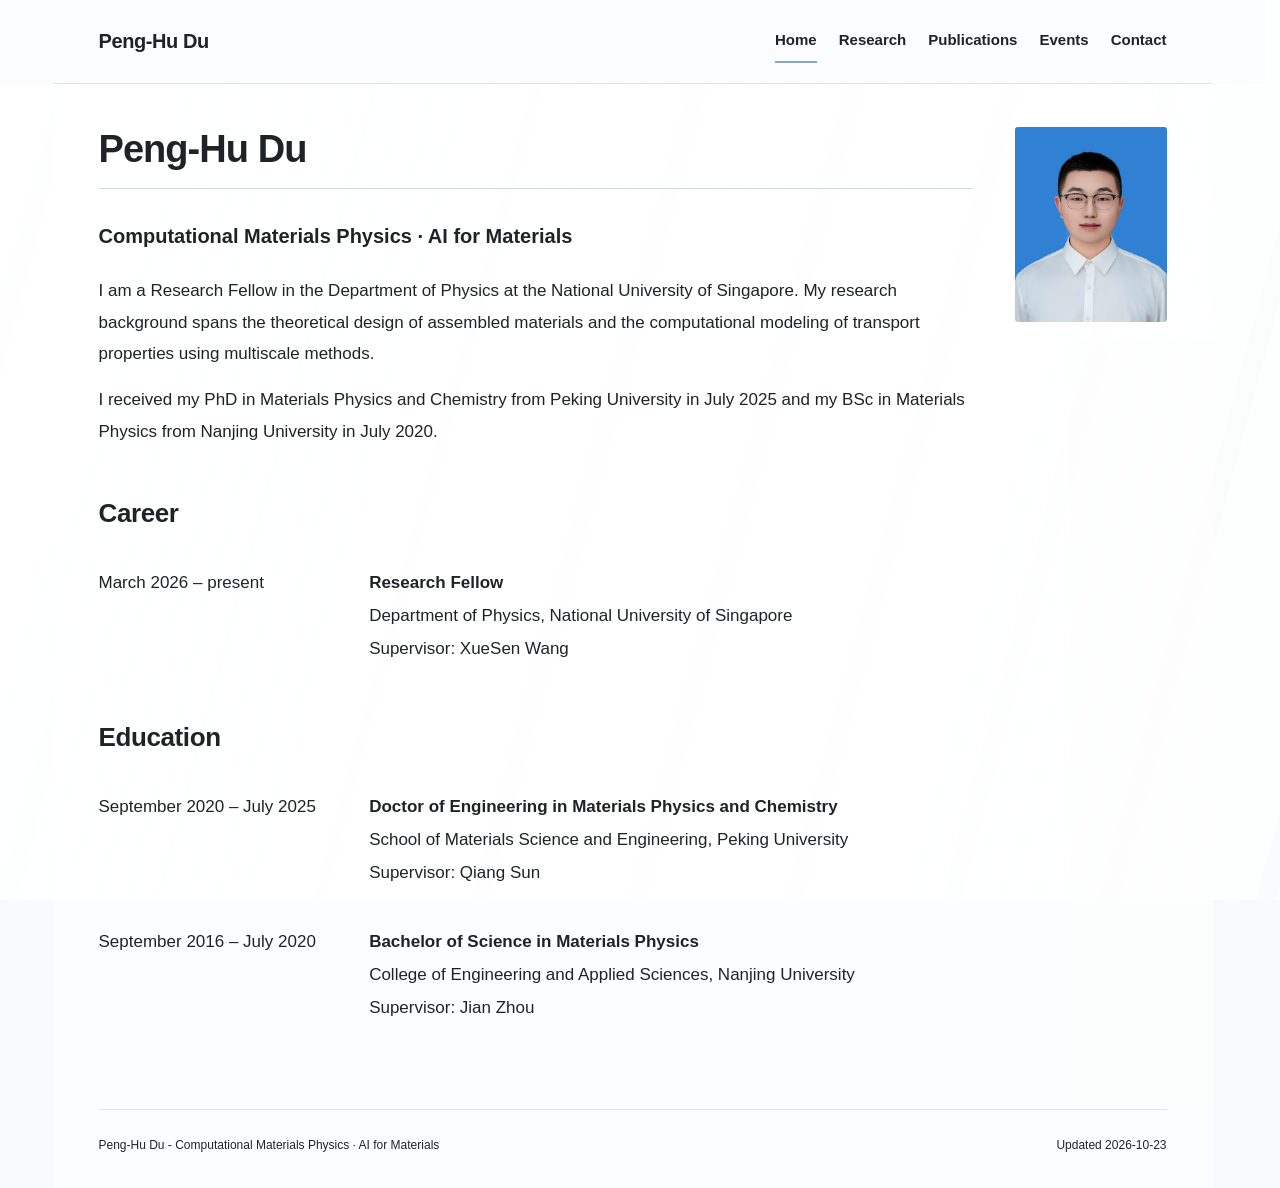
==== index.html @ de143536 "Publish updated academic pages" ====
<!doctype html><html lang="en"><head><meta charset="utf-8"><meta name="viewport" content="width=device-width,initial-scale=1"><meta name="profile-revision" content="c43b6568-5459-4122-85e6-e23997515f48"><meta name="description" content="Peng-Hu Du — Home"><title>Home | Peng-Hu Du</title><style>
/* Shared visual system for every public page. */
:root{--ink:#1f2328;--heading:#1f2328;--muted:#1f2328;--accent:#0070C0;--line:rgba(128,149,168,.22);--page-size:38px;--section-size:26px;--third-size:20px;--entry-size:var(--body-size);--body-size:17px}
*{box-sizing:border-box}
html{scroll-behavior:smooth;scroll-padding-top:100px;overflow-y:scroll;scrollbar-gutter:stable}
body{margin:0;min-height:100vh;display:flex;flex-direction:column;position:relative;isolation:isolate;background:#f8fafb;color:var(--ink);font:400 var(--body-size)/1.78 Arial,Helvetica,sans-serif;-webkit-font-smoothing:antialiased}
body::before{content:"";position:fixed;inset:0;z-index:-1;pointer-events:none;background:linear-gradient(105deg,rgba(255,255,255,.9),rgba(255,255,255,.7)),repeating-linear-gradient(105deg,transparent 0 78px,rgba(154,174,191,.1) 79px 97px,transparent 98px 152px)}
a{color:var(--accent);text-underline-offset:.18em}
a:hover{color:var(--accent);text-decoration:underline}
button,input,select{font:inherit}
input::placeholder{color:var(--ink);opacity:1}
button{cursor:pointer}
:focus-visible{outline:2px solid #5683a5;outline-offset:4px}
[hidden]{display:none!important}
.wrap{width:100%;max-width:1160px;margin:0 auto;padding:0 46px}
.skip{position:absolute;left:-9999px}
.skip:focus{left:16px;top:16px;z-index:10;background:white;padding:10px}
.header{flex:0 0 auto;position:sticky;top:0;z-index:5;background:rgba(250,252,253,.94);backdrop-filter:blur(10px)}
.nav{display:flex;align-items:center;justify-content:space-between;gap:22px;min-height:84px;border-bottom:1px solid var(--line)}
.brand{color:var(--heading);font-size:20px;font-weight:600;letter-spacing:-.02em;text-decoration:none;white-space:nowrap}
.nav nav{display:flex;flex-wrap:wrap;align-items:center;gap:6px 22px}
.nav nav a{padding:7px 0;text-decoration:none;font-size:15px;font-weight:600;color:var(--ink);border-bottom:2px solid transparent}
.nav nav a:hover{color:var(--ink)}
.nav nav a[aria-current]{color:var(--ink);font-weight:600;border-bottom-color:#87a7bf}
main.wrap{background:rgba(255,255,255,.62);padding-top:40px;min-height:0;flex:1;display:flex;flex-direction:column}
main.wrap>section{flex:0 0 auto}
h1,h2,h3,h4{color:var(--heading);line-height:1.32;font-weight:600}
h1,.page-title{font-size:var(--page-size);letter-spacing:-.025em}
h2{font-size:var(--section-size);letter-spacing:-.015em}
h3,h4{font-size:var(--entry-size)}
.section{padding:0 0 42px;border:0}
.section>.page-title{margin:0 0 32px;padding:0 0 14px;border-bottom:1px solid rgba(117,139,157,.32)}
.section p{margin:0 0 12px}
.intro{display:grid;grid-template-columns:minmax(0,1fr) 152px;column-gap:42px;align-items:start;padding:0 0 34px}
.intro>div{min-width:0}
.intro h1{margin:0 0 32px;padding:0 0 14px;border-bottom:1px solid rgba(117,139,157,.32)}
.intro .portrait{display:block;width:152px;height:auto;max-height:210px;object-fit:contain;object-position:top;justify-self:end;align-self:start;margin:3px 0 0;border-radius:3px}
.intro.no-portrait{display:block}
.field{font-size:var(--third-size);line-height:1.5;font-weight:600;color:var(--ink);margin:0 0 24px}
.bio{font-size:var(--body-size);line-height:1.85;max-width:880px}
.bio p{margin:0 0 15px}
.home-details{padding:0 0 30px}
.home-block{margin:0 0 34px}
.home-block>h2,.research-topic>h3,.event-section>h2{font-size:var(--section-size);line-height:1.35;font-weight:600;letter-spacing:-.015em;margin:0 0 20px;padding:0;border:0}
.history-item{display:grid;grid-template-columns:minmax(166px,23%) minmax(0,1fr);gap:4px 25px;align-items:start;padding:18px 0;border:0;margin:0}
.history-item .dates{grid-column:1;grid-row:1 / span 4;padding-top:0;font-size:var(--body-size);font-weight:400;line-height:1.7;color:var(--ink)}
.history-item strong,.history-item>p{grid-column:2}
.history-item strong{font-size:var(--entry-size);font-weight:600;line-height:1.7}
.history-item p{font-size:var(--body-size);line-height:1.7;margin:0;color:var(--ink)}
.dates,.muted{color:var(--muted);font-size:14px}
.links{display:flex;flex-wrap:wrap;gap:7px 22px;font-size:15px;margin-top:12px}
.links a{text-decoration:none}
.links a:hover{text-decoration:underline}
.research-content{width:100%}
.research-topic{padding:0 0 25px;margin:0 0 28px}
.research-topic>p{font-size:var(--body-size);line-height:1.85;max-width:1030px;margin:0 0 18px}
.research-work{padding:19px 0;border:0}
.research-work p{font-size:var(--body-size);line-height:1.85;margin:0}
.graphical-abstract{display:block;width:auto;height:auto;max-width:100%;max-height:360px;margin:0 auto 18px}
.academic-profiles{padding:0 0 12px;margin:0 0 16px;border:0}
.academic-profiles .links{margin:0}
.pub-tools{display:flex;flex-wrap:wrap;gap:10px 16px;align-items:center;margin:0 0 12px}
.pub-tools input[type=search]{flex:1;min-width:170px}
.pub-tools input:not([type=checkbox]),.pub-tools select{border:1px solid #d5dfe7;border-radius:4px;background:rgba(255,255,255,.85);padding:8px 11px;font-size:14px;color:var(--ink)}
.pub-tools label{font-size:13px;color:var(--ink)}
#pub-status{font-size:13px;margin:0 0 4px;color:var(--muted)}
.pubs,.pub-year-items{list-style:none;margin:0;padding:0}
.pub-year-group{display:block;margin:0 0 23px;padding:0;border:0}
.pub-year-group>.pub-year{font-size:var(--third-size);font-weight:600;line-height:1.4;letter-spacing:0;color:var(--ink);margin:0 0 8px;padding:8px 0 10px;border-bottom:1px solid var(--line)}
.pubs li.publication-item{display:block;padding:17px 0;border:0}
.publication-item h3{font-size:var(--body-size);font-weight:600;line-height:1.7;color:var(--ink);margin:0 0 7px}
.publication-item h3 a{color:var(--accent);text-decoration:none}
.publication-item h3 a:hover{color:var(--accent);text-decoration:underline}
.publication-item>p{font-size:var(--body-size);line-height:1.7;margin:3px 0;color:var(--ink)}
.publication-owner{text-decoration:underline;text-underline-offset:.16em;text-decoration-thickness:1px;font-weight:400}
.status-tag{display:inline-block;font-size:11px;font-weight:500;vertical-align:middle;line-height:1.5;margin-left:10px;padding:2px 7px;border-radius:3px;background:#edf3f7;color:var(--ink)}
.contact-record{display:grid;grid-template-columns:170px minmax(0,1fr);gap:8px 26px;padding:23px 0;border:0}
.contact-label{font-size:var(--body-size);line-height:1.7;font-weight:600;color:var(--ink)}
.contact-value{min-width:0;margin:0;font-size:var(--body-size);overflow-wrap:anywhere}
.contact-value p{margin:0 0 8px}
.contact-value p:last-child{margin-bottom:0}
.contact-value.links{margin:0;font-size:var(--body-size)}
.contact-value a{color:var(--accent)}
.event-section{margin:0 0 34px}
.event-section>h2{margin-top:26px}
.event-year{margin:0 0 23px}
.event-year>h3{font-size:var(--third-size);font-weight:600;line-height:1.4;letter-spacing:0;color:var(--ink);margin:0 0 8px;padding:8px 0 10px;border-bottom:1px solid var(--line)}
.recognition{list-style:none;margin:0;padding:0}
.event-year .recognition li.event-row{display:grid;grid-template-columns:70px minmax(100px,160px) minmax(0,1fr);gap:10px 16px;align-items:start;padding:14px 0;font-size:var(--body-size);line-height:1.7;text-align:left;border:0}
.event-date{font-size:var(--body-size);font-weight:400;font-variant-numeric:tabular-nums;white-space:nowrap;color:var(--ink);padding-top:0}
.event-date-pending{font-size:var(--body-size);white-space:normal}
.event-location{font-size:var(--body-size);color:var(--ink);overflow-wrap:anywhere}
.event-title{min-width:0;overflow-wrap:anywhere}
@supports(grid-template-columns:subgrid){
 .event-year .recognition{display:grid;grid-template-columns:70px fit-content(170px) minmax(0,1fr);column-gap:16px}
 .event-year .recognition li.event-row{grid-column:1 / -1;grid-template-columns:subgrid}
}
.footer{display:flex;justify-content:space-between;gap:16px;padding:25px 0 32px;margin-top:auto;flex:0 0 auto;border-top:1px solid var(--line);font-size:12px;color:var(--ink)}
.draft{padding:7px;text-align:center;font-size:12px;color:var(--ink);background:#edf3f7}
.compact{padding:12px 0;border-top:1px solid var(--line)}
summary{font-weight:600;cursor:pointer}
.details-content{padding-top:14px}
@media(max-width:720px){
 :root{--page-size:30px;--section-size:23px;--third-size:18px;--entry-size:var(--body-size);--body-size:16px}
 .wrap{padding-left:23px;padding-right:23px}
 .nav{min-height:92px;flex-direction:column;align-items:flex-start;justify-content:center;gap:6px;padding-top:12px;padding-bottom:11px}
 .brand{font-size:19px}
 .nav nav{gap:3px 18px}
 .nav nav a{font-size:13px;padding:4px 0}
 main.wrap{padding-top:28px}
 .section>.page-title,.intro h1{padding-bottom:12px;margin-bottom:25px}
 .intro{grid-template-columns:minmax(0,1fr) 104px;gap:20px;padding-bottom:24px}
 .intro .portrait{width:104px;max-height:144px}
 .field{font-size:var(--third-size);margin-bottom:20px}
 .history-item{grid-template-columns:minmax(102px,29%) minmax(0,1fr);column-gap:16px;padding:15px 0}
 .history-item .dates{font-size:var(--body-size)}
 .home-block{margin-bottom:27px}
 .contact-record{grid-template-columns:100px minmax(0,1fr);gap:7px 15px;padding:20px 0}
 .contact-label{font-size:var(--body-size)}
 .links{font-size:14px;gap:7px 18px}
 .event-year .recognition{display:block}
 .event-year .recognition li.event-row{display:grid;grid-template-columns:66px minmax(0,1fr);gap:3px 12px;padding:13px 0}
 .event-row .event-date{grid-column:1;grid-row:1 / span 2}
 .event-row .event-location{grid-column:2;grid-row:1;font-size:var(--body-size)}
 .event-row .event-title{grid-column:2;grid-row:2}
 .footer{flex-direction:column;gap:2px;font-size:11px}
}
@media(prefers-reduced-motion:reduce){html{scroll-behavior:auto}}
@media print{body{background:white}body::before{display:none}.header,.pub-tools,.skip{display:none}.wrap{max-width:none;padding:0}.section{break-inside:auto}.publication-item,.history-item,.event-row{break-inside:avoid}}

</style></head><body><header class="header"><div class="wrap nav"><a class="brand" href="index.html">Peng-Hu Du</a><nav aria-label="Main navigation"><a href="index.html" aria-current="page">Home</a><a href="research.html" >Research</a><a href="publications.html" >Publications</a><a href="events.html" >Events</a><a href="contact.html" >Contact</a></nav></div></header><main class="wrap"><section id="home" aria-labelledby="name"><div class="intro"><div><h1 id="name">Peng-Hu Du</h1><p class="field">Computational Materials Physics · AI for Materials</p><div class="bio"><p>I am a Research Fellow in the Department of Physics at the National University of Singapore. My research background spans the theoretical design of assembled materials and the computational modeling of transport properties using multiscale methods.</p><p>I received my PhD in Materials Physics and Chemistry from Peking University in July 2025 and my BSc in Materials Physics from Nanjing University in July 2020.</p></div></div><img class="portrait" src="[data-uri]" alt="Portrait of Peng-Hu Du" width="175"></div><div class="home-details"><div class="home-block" aria-labelledby="career-title"><h2 id="career-title">Career</h2><div class="history-item"><span class="dates">March 2026 – present</span><strong>Research Fellow</strong><p>Department of Physics, National University of Singapore</p><p class="muted">Supervisor: XueSen Wang</p></div></div><div class="home-block" aria-labelledby="education-title"><h2 id="education-title">Education</h2><div class="history-item"><span class="dates">September 2020 – July 2025</span><strong>Doctor of Engineering in Materials Physics and Chemistry</strong><p>School of Materials Science and Engineering, Peking University</p><p class="muted">Supervisor: Qiang Sun</p></div><div class="history-item"><span class="dates">September 2016 – July 2020</span><strong>Bachelor of Science in Materials Physics</strong><p>College of Engineering and Applied Sciences, Nanjing University</p><p class="muted">Supervisor: Jian Zhou</p></div></div></div>
</section><footer class="footer"><span>Peng-Hu Du - Computational Materials Physics · AI for Materials</span><span>Updated 2026-10-23</span></footer></main></body></html>
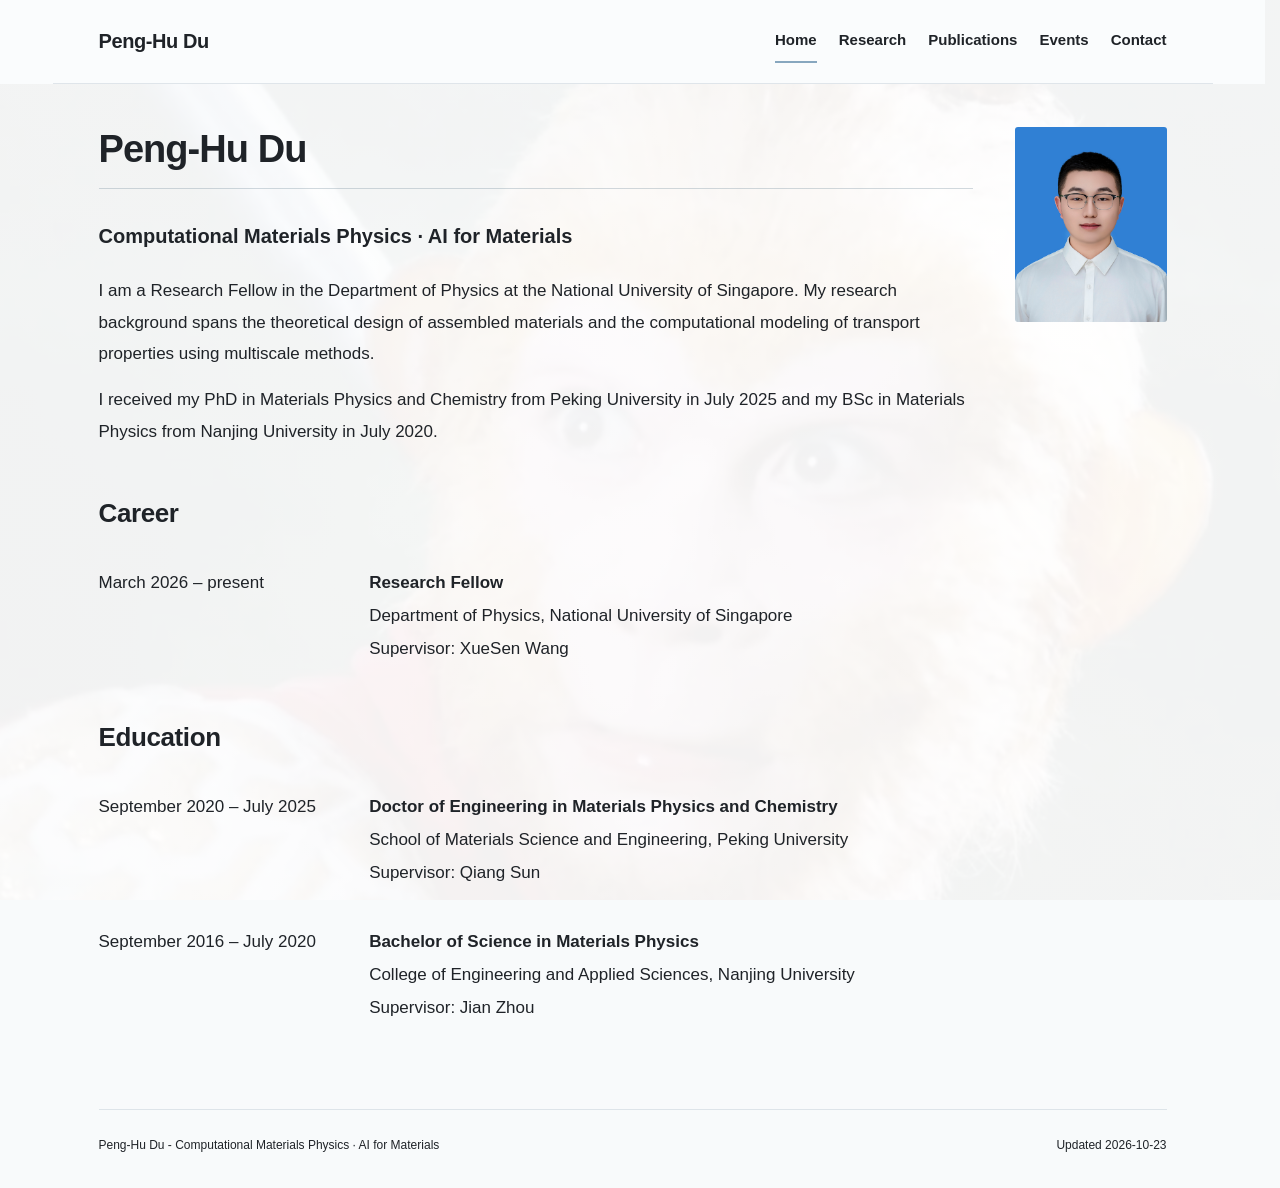
==== commit 8209df44: "Publish updated academic pages" ====
--- a/index.html
+++ b/index.html
@@ -1,4 +1,4 @@
-<!doctype html><html lang="en"><head><meta charset="utf-8"><meta name="viewport" content="width=device-width,initial-scale=1"><meta name="profile-revision" content="c43b6568-5459-4122-85e6-e23997515f48"><meta name="description" content="Peng-Hu Du — Home"><title>Home | Peng-Hu Du</title><style>
+<!doctype html><html lang="en"><head><meta charset="utf-8"><meta name="viewport" content="width=device-width,initial-scale=1"><meta name="profile-revision" content="5d2fa1ca-193e-4e13-a9a1-3b4a8b1c34d9"><meta name="description" content="Peng-Hu Du — Home"><title>Home | Peng-Hu Du</title><style>
 /* Shared visual system for every public page. */
 :root{--ink:#1f2328;--heading:#1f2328;--muted:#1f2328;--accent:#0070C0;--line:rgba(128,149,168,.22);--page-size:38px;--section-size:26px;--third-size:20px;--entry-size:var(--body-size);--body-size:17px}
 *{box-sizing:border-box}
@@ -128,5 +128,5 @@
 @media(prefers-reduced-motion:reduce){html{scroll-behavior:auto}}
 @media print{body{background:white}body::before{display:none}.header,.pub-tools,.skip{display:none}.wrap{max-width:none;padding:0}.section{break-inside:auto}.publication-item,.history-item,.event-row{break-inside:avoid}}
 
-</style></head><body><header class="header"><div class="wrap nav"><a class="brand" href="index.html">Peng-Hu Du</a><nav aria-label="Main navigation"><a href="index.html" aria-current="page">Home</a><a href="research.html" >Research</a><a href="publications.html" >Publications</a><a href="events.html" >Events</a><a href="contact.html" >Contact</a></nav></div></header><main class="wrap"><section id="home" aria-labelledby="name"><div class="intro"><div><h1 id="name">Peng-Hu Du</h1><p class="field">Computational Materials Physics · AI for Materials</p><div class="bio"><p>I am a Research Fellow in the Department of Physics at the National University of Singapore. My research background spans the theoretical design of assembled materials and the computational modeling of transport properties using multiscale methods.</p><p>I received my PhD in Materials Physics and Chemistry from Peking University in July 2025 and my BSc in Materials Physics from Nanjing University in July 2020.</p></div></div><img class="portrait" src="[data-uri]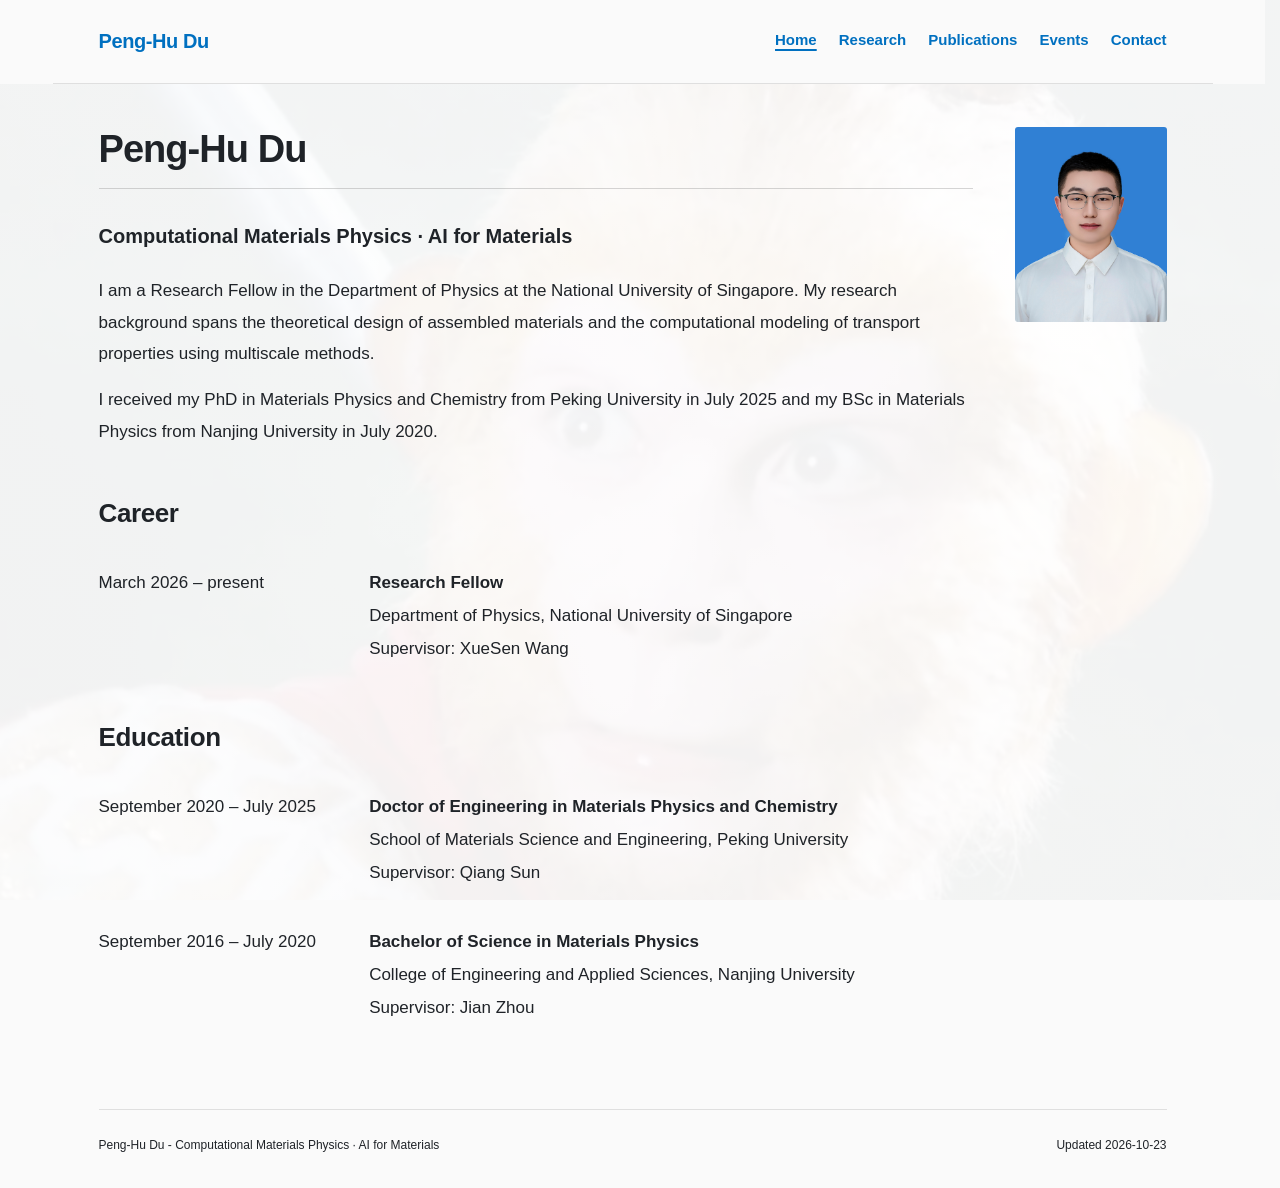
==== commit ad7a8a81: "Publish updated academic pages" ====
--- a/index.html
+++ b/index.html
@@ -1,27 +1,27 @@
-<!doctype html><html lang="en"><head><meta charset="utf-8"><meta name="viewport" content="width=device-width,initial-scale=1"><meta name="profile-revision" content="5d2fa1ca-193e-4e13-a9a1-3b4a8b1c34d9"><meta name="description" content="Peng-Hu Du — Home"><title>Home | Peng-Hu Du</title><style>
+<!doctype html><html lang="en"><head><meta charset="utf-8"><meta name="viewport" content="width=device-width,initial-scale=1"><meta name="profile-revision" content="499da7d5-0b05-4118-91ce-27e69f6f5b83"><meta name="description" content="Peng-Hu Du — Home"><title>Home | Peng-Hu Du</title><style>
 /* Shared visual system for every public page. */
-:root{--ink:#1f2328;--heading:#1f2328;--muted:#1f2328;--accent:#0070C0;--line:rgba(128,149,168,.22);--page-size:38px;--section-size:26px;--third-size:20px;--entry-size:var(--body-size);--body-size:17px}
+:root{--ink:#1f2328;--heading:#1f2328;--muted:#1f2328;--accent:#0070C0;--line:rgba(128,128,128,.22);--page-size:38px;--section-size:26px;--third-size:20px;--entry-size:var(--body-size);--body-size:17px}
 *{box-sizing:border-box}
 html{scroll-behavior:smooth;scroll-padding-top:100px;overflow-y:scroll;scrollbar-gutter:stable}
-body{margin:0;min-height:100vh;display:flex;flex-direction:column;position:relative;isolation:isolate;background:#f8fafb;color:var(--ink);font:400 var(--body-size)/1.78 Arial,Helvetica,sans-serif;-webkit-font-smoothing:antialiased}
-body::before{content:"";position:fixed;inset:0;z-index:-1;pointer-events:none;background:linear-gradient(105deg,rgba(255,255,255,.9),rgba(255,255,255,.7)),repeating-linear-gradient(105deg,transparent 0 78px,rgba(154,174,191,.1) 79px 97px,transparent 98px 152px)}
-a{color:var(--accent);text-underline-offset:.18em}
-a:hover{color:var(--accent);text-decoration:underline}
+body{margin:0;min-height:100vh;display:flex;flex-direction:column;position:relative;isolation:isolate;background:#fafafa;color:var(--ink);font:400 var(--body-size)/1.78 Arial,Helvetica,sans-serif;-webkit-font-smoothing:antialiased}
+body::before{content:"";position:fixed;inset:0;z-index:-1;pointer-events:none;background:linear-gradient(105deg,rgba(255,255,255,.9),rgba(255,255,255,.7)),repeating-linear-gradient(105deg,transparent 0 78px,rgba(168,168,168,.1) 79px 97px,transparent 98px 152px)}
+a,a:visited{color:var(--accent);text-decoration:none;text-underline-offset:.22em;text-decoration-thickness:1px}
+a:hover,a:focus-visible{color:var(--accent);text-decoration:underline}
 button,input,select{font:inherit}
 input::placeholder{color:var(--ink);opacity:1}
 button{cursor:pointer}
-:focus-visible{outline:2px solid #5683a5;outline-offset:4px}
+:focus-visible{outline:2px solid var(--accent);outline-offset:4px}
 [hidden]{display:none!important}
 .wrap{width:100%;max-width:1160px;margin:0 auto;padding:0 46px}
 .skip{position:absolute;left:-9999px}
 .skip:focus{left:16px;top:16px;z-index:10;background:white;padding:10px}
-.header{flex:0 0 auto;position:sticky;top:0;z-index:5;background:rgba(250,252,253,.94);backdrop-filter:blur(10px)}
+.header{flex:0 0 auto;position:sticky;top:0;z-index:5;background:rgba(250,250,250,.94);backdrop-filter:blur(10px)}
 .nav{display:flex;align-items:center;justify-content:space-between;gap:22px;min-height:84px;border-bottom:1px solid var(--line)}
-.brand{color:var(--heading);font-size:20px;font-weight:600;letter-spacing:-.02em;text-decoration:none;white-space:nowrap}
+.brand{color:var(--accent);font-size:20px;font-weight:600;letter-spacing:-.02em;text-decoration:none;white-space:nowrap}
 .nav nav{display:flex;flex-wrap:wrap;align-items:center;gap:6px 22px}
-.nav nav a{padding:7px 0;text-decoration:none;font-size:15px;font-weight:600;color:var(--ink);border-bottom:2px solid transparent}
-.nav nav a:hover{color:var(--ink)}
-.nav nav a[aria-current]{color:var(--ink);font-weight:600;border-bottom-color:#87a7bf}
+.nav nav a{padding:7px 0;text-decoration:none;font-size:15px;font-weight:600;color:var(--accent);border-bottom:2px solid transparent}
+.nav nav a:hover,.nav nav a:focus-visible{color:var(--accent);text-decoration:underline}
+.nav nav a[aria-current="page"],.nav nav a[aria-current="location"]{color:var(--accent);font-weight:600;text-decoration:underline;text-decoration-thickness:2px;text-underline-offset:.26em}
 main.wrap{background:rgba(255,255,255,.62);padding-top:40px;min-height:0;flex:1;display:flex;flex-direction:column}
 main.wrap>section{flex:0 0 auto}
 h1,h2,h3,h4{color:var(--heading);line-height:1.32;font-weight:600}
@@ -29,11 +29,11 @@
 h2{font-size:var(--section-size);letter-spacing:-.015em}
 h3,h4{font-size:var(--entry-size)}
 .section{padding:0 0 42px;border:0}
-.section>.page-title{margin:0 0 32px;padding:0 0 14px;border-bottom:1px solid rgba(117,139,157,.32)}
+.section>.page-title{margin:0 0 32px;padding:0 0 14px;border-bottom:1px solid rgba(128,128,128,.32)}
 .section p{margin:0 0 12px}
 .intro{display:grid;grid-template-columns:minmax(0,1fr) 152px;column-gap:42px;align-items:start;padding:0 0 34px}
 .intro>div{min-width:0}
-.intro h1{margin:0 0 32px;padding:0 0 14px;border-bottom:1px solid rgba(117,139,157,.32)}
+.intro h1{margin:0 0 32px;padding:0 0 14px;border-bottom:1px solid rgba(128,128,128,.32)}
 .intro .portrait{display:block;width:152px;height:auto;max-height:210px;object-fit:contain;object-position:top;justify-self:end;align-self:start;margin:3px 0 0;border-radius:3px}
 .intro.no-portrait{display:block}
 .field{font-size:var(--third-size);line-height:1.5;font-weight:600;color:var(--ink);margin:0 0 24px}
@@ -61,7 +61,7 @@
 .academic-profiles .links{margin:0}
 .pub-tools{display:flex;flex-wrap:wrap;gap:10px 16px;align-items:center;margin:0 0 12px}
 .pub-tools input[type=search]{flex:1;min-width:170px}
-.pub-tools input:not([type=checkbox]),.pub-tools select{border:1px solid #d5dfe7;border-radius:4px;background:rgba(255,255,255,.85);padding:8px 11px;font-size:14px;color:var(--ink)}
+.pub-tools input:not([type=checkbox]),.pub-tools select{border:1px solid #dadada;border-radius:4px;background:rgba(255,255,255,.85);padding:8px 11px;font-size:14px;color:var(--ink)}
 .pub-tools label{font-size:13px;color:var(--ink)}
 #pub-status{font-size:13px;margin:0 0 4px;color:var(--muted)}
 .pubs,.pub-year-items{list-style:none;margin:0;padding:0}
@@ -73,7 +73,7 @@
 .publication-item h3 a:hover{color:var(--accent);text-decoration:underline}
 .publication-item>p{font-size:var(--body-size);line-height:1.7;margin:3px 0;color:var(--ink)}
 .publication-owner{text-decoration:underline;text-underline-offset:.16em;text-decoration-thickness:1px;font-weight:400}
-.status-tag{display:inline-block;font-size:11px;font-weight:500;vertical-align:middle;line-height:1.5;margin-left:10px;padding:2px 7px;border-radius:3px;background:#edf3f7;color:var(--ink)}
+.status-tag{display:inline-block;font-size:11px;font-weight:500;vertical-align:middle;line-height:1.5;margin-left:10px;padding:2px 7px;border-radius:3px;background:#f2f2f2;color:var(--ink)}
 .contact-record{display:grid;grid-template-columns:170px minmax(0,1fr);gap:8px 26px;padding:23px 0;border:0}
 .contact-label{font-size:var(--body-size);line-height:1.7;font-weight:600;color:var(--ink)}
 .contact-value{min-width:0;margin:0;font-size:var(--body-size);overflow-wrap:anywhere}
@@ -96,7 +96,7 @@
  .event-year .recognition li.event-row{grid-column:1 / -1;grid-template-columns:subgrid}
 }
 .footer{display:flex;justify-content:space-between;gap:16px;padding:25px 0 32px;margin-top:auto;flex:0 0 auto;border-top:1px solid var(--line);font-size:12px;color:var(--ink)}
-.draft{padding:7px;text-align:center;font-size:12px;color:var(--ink);background:#edf3f7}
+.draft{padding:7px;text-align:center;font-size:12px;color:var(--ink);background:#f2f2f2}
 .compact{padding:12px 0;border-top:1px solid var(--line)}
 summary{font-weight:600;cursor:pointer}
 .details-content{padding-top:14px}
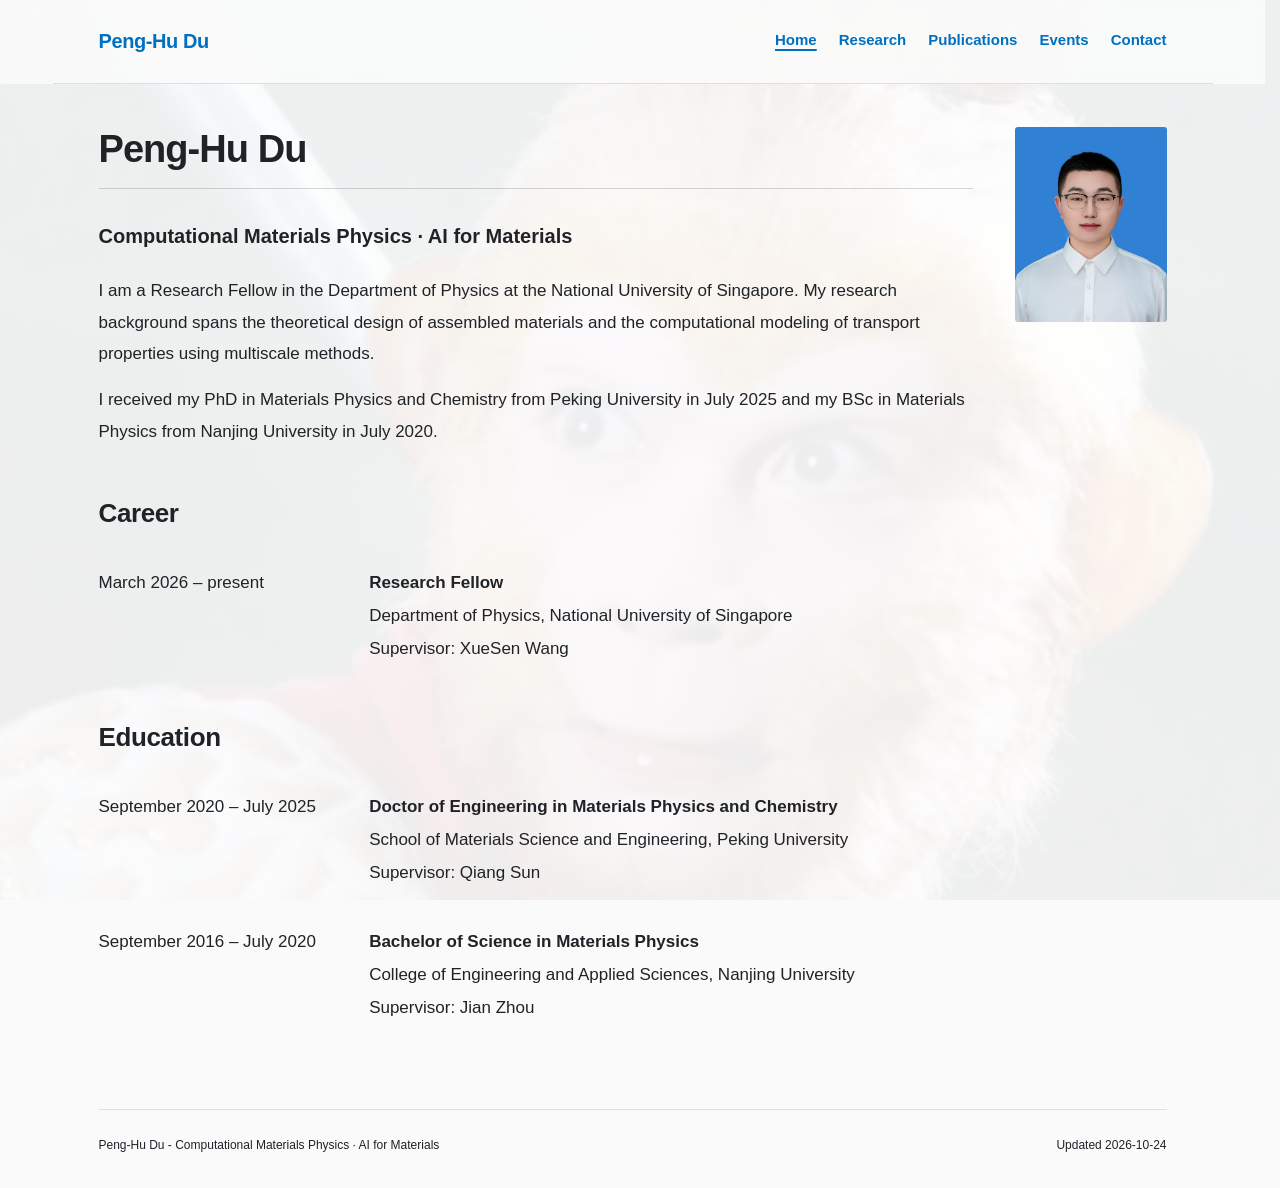
==== commit ab992814: "Publish updated academic pages" ====
--- a/index.html
+++ b/index.html
@@ -1,4 +1,4 @@
-<!doctype html><html lang="en"><head><meta charset="utf-8"><meta name="viewport" content="width=device-width,initial-scale=1"><meta name="profile-revision" content="499da7d5-0b05-4118-91ce-27e69f6f5b83"><meta name="description" content="Peng-Hu Du — Home"><title>Home | Peng-Hu Du</title><style>
+<!doctype html><html lang="en"><head><meta charset="utf-8"><meta name="viewport" content="width=device-width,initial-scale=1"><meta name="profile-revision" content="5318f579-0900-4b66-ba3a-8ca06da173fb"><meta name="description" content="Peng-Hu Du — Home"><title>Home | Peng-Hu Du</title><style>
 /* Shared visual system for every public page. */
 :root{--ink:#1f2328;--heading:#1f2328;--muted:#1f2328;--accent:#0070C0;--line:rgba(128,128,128,.22);--page-size:38px;--section-size:26px;--third-size:20px;--entry-size:var(--body-size);--body-size:17px}
 *{box-sizing:border-box}
@@ -128,5 +128,5 @@
 @media(prefers-reduced-motion:reduce){html{scroll-behavior:auto}}
 @media print{body{background:white}body::before{display:none}.header,.pub-tools,.skip{display:none}.wrap{max-width:none;padding:0}.section{break-inside:auto}.publication-item,.history-item,.event-row{break-inside:avoid}}
 
-body::before{background:linear-gradient(rgba(255,255,255,0.95),rgba(255,255,255,0.95)),url("[data-uri]") center / cover no-repeat}main.wrap{background:transparent}</style></head><body><header class="header"><div class="wrap nav"><a class="brand" href="index.html">Peng-Hu Du</a><nav aria-label="Main navigation"><a href="index.html" aria-current="page">Home</a><a href="research.html" >Research</a><a href="publications.html" >Publications</a><a href="events.html" >Events</a><a href="contact.html" >Contact</a></nav></div></header><main class="wrap"><section id="home" aria-labelledby="name"><div class="intro"><div><h1 id="name">Peng-Hu Du</h1><p class="field">Computational Materials Physics · AI for Materials</p><div class="bio"><p>I am a Research Fellow in the Department of Physics at the National University of Singapore. My research background spans the theoretical design of assembled materials and the computational modeling of transport properties using multiscale methods.</p><p>I received my PhD in Materials Physics and Chemistry from Peking University in July 2025 and my BSc in Materials Physics from Nanjing University in July 2020.</p></div></div><img class="portrait" src="[data-uri]